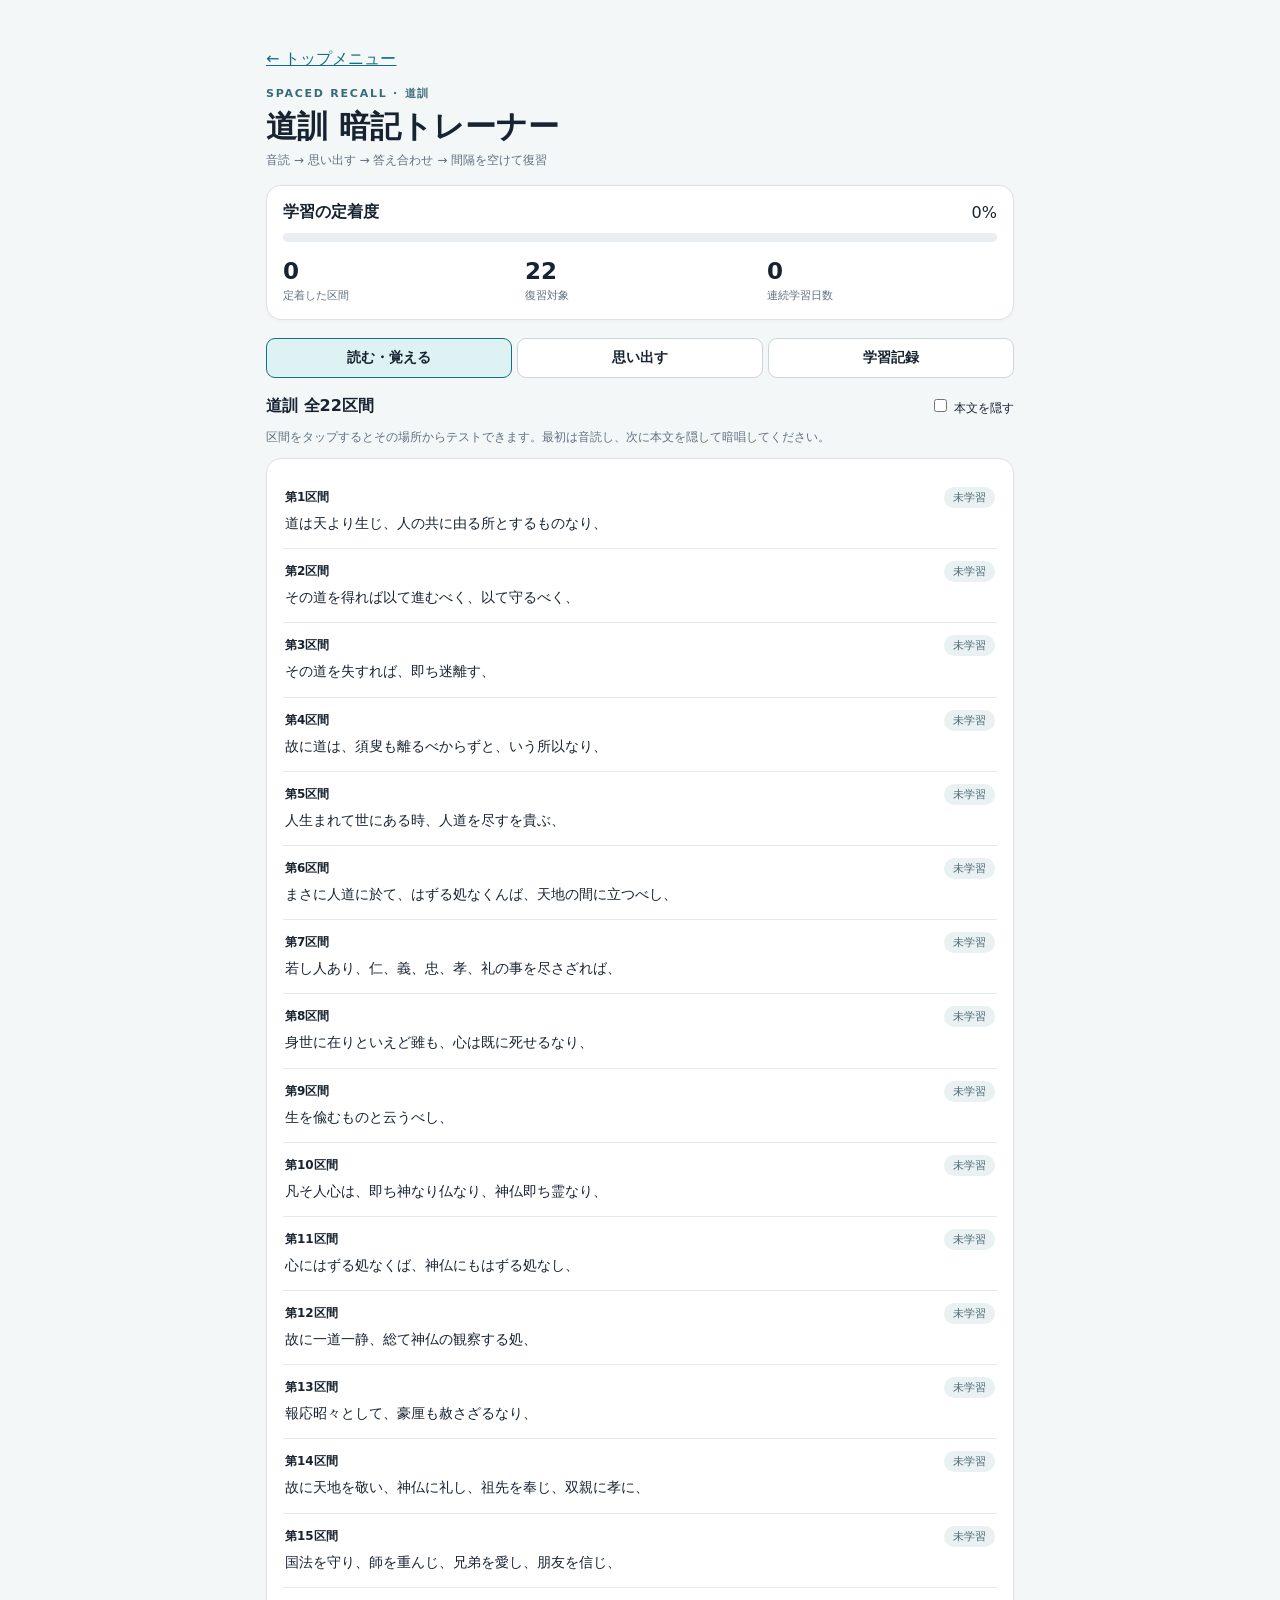
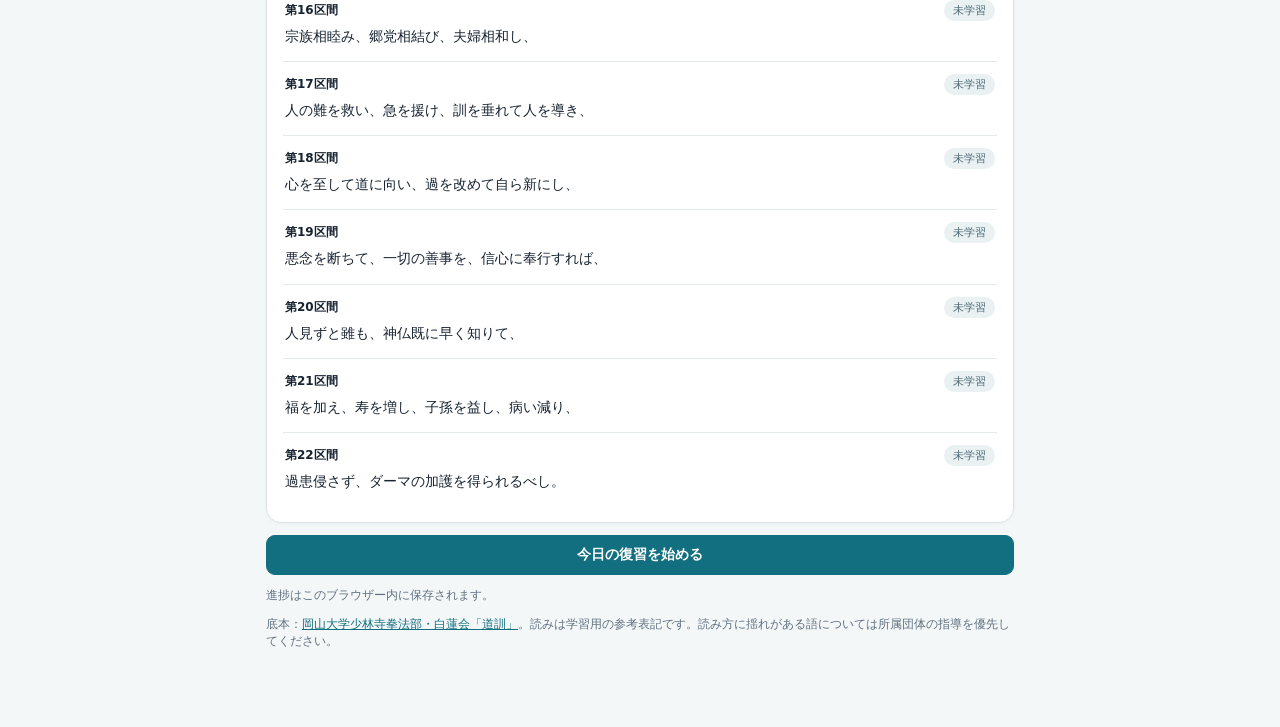
==== dokun.html @ 866dc31c "少林寺拳法の章別練習と学習メニューを追加 少林寺拳法の章別練習と学習メニューを追加  - 4編17章の確認問題112問と章ごとの復習機能を追加 - 「六つの特徴」は漢字・ひらがなの個別入力を自動採点 " ====
<!DOCTYPE html>
<html lang="ja">

<head>
  <meta charset="UTF-8">
  <meta name="viewport" content="width=device-width,initial-scale=1,viewport-fit=cover">
  <title>道訓 暗記トレーナー</title>
  <link rel="manifest" href="./manifest.webmanifest">
  <meta name="theme-color" content="#126f7f">
  <meta name="apple-mobile-web-app-capable" content="yes">
  <meta name="apple-mobile-web-app-status-bar-style" content="default">
  <meta name="apple-mobile-web-app-title" content="道訓">
  <link rel="apple-touch-icon" href="./icon-192.png">
  <style>
    :root {
      font-family: system-ui, -apple-system, "Hiragino Kaku Gothic ProN", "Noto Sans JP", sans-serif;
      color: #172331;
      background: #f4f7f8
    }

    * {
      box-sizing: border-box
    }

    body {
      margin: 0
    }

    main {
      max-width: 780px;
      margin: auto;
      padding: 24px 16px 65px
    }

    .muted {
      color: #607080
    }

    .eyebrow {
      letter-spacing: .16em;
      font-size: 11px;
      font-weight: 700;
      color: #386b78
    }

    h1 {
      font-size: 27px;
      margin: 5px 0 4px
    }

    .small {
      font-size: 12px
    }

    .card {
      background: white;
      border: 1px solid #dbe2e6;
      border-radius: 15px;
      padding: 16px;
      margin: 12px 0;
      box-shadow: 0 1px 4px #17233108
    }

    .flex {
      display: flex;
      align-items: center;
      gap: 9px;
      flex-wrap: wrap
    }

    .between {
      justify-content: space-between
    }

    .btn {
      appearance: none;
      border: 1px solid #cbd6da;
      background: #fff;
      border-radius: 9px;
      color: #172331;
      font-size: 14px;
      font-weight: 650;
      padding: 10px 13px;
      cursor: pointer
    }

    .btn.primary {
      background: #126f7f;
      color: white;
      border-color: #126f7f
    }

    .btn:disabled {
      opacity: .45;
      cursor: default
    }

    .btn.active {
      background: #dff2f3;
      border-color: #126f7f
    }

    .tabs {
      display: grid;
      grid-template-columns: repeat(3, 1fr);
      gap: 5px;
      margin: 18px 0
    }

    .tabs .btn {
      padding: 10px 2px
    }

    .bar {
      height: 9px;
      background: #e8eef1;
      border-radius: 15px;
      overflow: hidden
    }

    .bar>div {
      height: 100%;
      background: #208897;
      transition: width .2s
    }

    .metrics {
      display: grid;
      grid-template-columns: repeat(3, 1fr);
      margin-top: 16px;
      gap: 12px
    }

    .metric b {
      font-size: 23px;
      display: block
    }

    .metric span {
      font-size: 11px;
      color: #607080
    }

    .text {
      font-family: "Hiragino Mincho ProN", "Yu Mincho", serif;
      font-size: 20px;
      line-height: 2.25;
      letter-spacing: .02em;
      overflow-wrap: anywhere
    }

    .pill {
      font-size: 11px;
      background: #e9f1f2;
      border-radius: 99px;
      padding: 3px 9px;
      color: #4c6873;
      white-space: nowrap
    }

    .line {
      border-bottom: 1px solid #e4e9eb;
      padding: 12px 2px;
      cursor: pointer
    }

    .line:last-child {
      border: 0
    }

    .line .preview {
      font-size: 14px;
      line-height: 1.8;
      margin-top: 3px
    }

    .conceal {
      filter: blur(6px);
      user-select: none
    }

    .input {
      background: white;
      border: 1px solid #bacbd0;
      border-radius: 9px;
      color: #172331;
      padding: 12px;
      width: 100%;
      font: 16px/1.75 inherit;
      min-height: 122px;
      resize: vertical
    }

    .select {
      padding: 9px 8px;
      background: white;
      border: 1px solid #cbd6da;
      border-radius: 9px;
      color: #172331;
      max-width: 100%;
      font-size: 13px
    }

    .hidden {
      display: none !important
    }

    .answer {
      background: #f4f9fa;
      border-radius: 9px;
      padding: 12px;
      line-height: 1.85;
      margin: 10px 0;
      font-size: 14px;
      white-space: pre-wrap;
      overflow-wrap: anywhere
    }

    .correct {
      color: #16724f
    }

    .wrong {
      color: #b6473f
    }

    .cloze {
      background: #dcecef;
      color: transparent;
      border-bottom: 2px dashed #338e9a;
      user-select: none;
      border-radius: 3px
    }

    .grading {
      display: grid;
      grid-template-columns: repeat(4, 1fr);
      gap: 6px
    }

    .grading .btn {
      padding: 10px 2px;
      font-size: 12px
    }

    a {
      color: #126f7f
    }

    button:focus-visible,
    textarea:focus-visible,
    select:focus-visible {
      outline: 2px solid #238fa0;
      outline-offset: 2px
    }

    .hint {
      border-left: 3px solid #c6dde0;
      padding-left: 11px
    }

    .voice-state {
      font-size: 12px;
      color: #607080;
      margin: 7px 0
    }

    .subheading {
      font-size: 13px;
      font-weight: 750;
      color: #415865;
      margin-bottom: 8px
    }

    .warn {
      color: #b6473f
    }

    @media(min-width:650px) {
      main {
        padding-top: 33px
      }

      h1 {
        font-size: 31px
      }
    }

    @media(prefers-color-scheme:dark) {
      :root {
        background: #121b21;
        color: #e7eef0
      }

      .card,
      .btn,
      .input,
      .select {
        background: #1d2b33;
        color: #e7eef0;
        border-color: #394f5a
      }

      .muted,
      .metric span {
        color: #a1b7be
      }

      .pill,
      .answer {
        background: #263b43;
        color: #c6e0e5
      }

      .bar {
        background: #364851
      }

      .line {
        border-color: #33434c
      }

      .btn.active {
        background: #264a52
      }

      .eyebrow {
        color: #7cc3cc
      }

      .cloze {
        background: #38545a
      }

      .hint {
        border-color: #415c65
      }

      a {
        color: #8fd3e0
      }
    }
  </style>
</head>

<body>
  <main>
    <p><a href="./">← トップメニュー</a></p>
    <div class="eyebrow">SPACED RECALL · 道訓</div>
    <h1>道訓 暗記トレーナー</h1>
    <p class="muted small" style="margin:4px 0 16px">音読 → 思い出す → 答え合わせ → 間隔を空けて復習</p>
    <div class="card">
      <div class="flex between"><b>学習の定着度</b><span id="progressLabel">0%</span></div>
      <div class="bar" style="margin-top:10px">
        <div id="progress" style="width:0%"></div>
      </div>
      <div class="metrics">
        <div class="metric"><b id="mastered">0</b><span>定着した区間</span></div>
        <div class="metric"><b id="due">22</b><span>復習対象</span></div>
        <div class="metric"><b id="streak">0</b><span>連続学習日数</span></div>
      </div>
    </div>
    <nav class="tabs" aria-label="練習メニュー"><button class="btn active" data-tab="learn">読む・覚える</button><button class="btn"
        data-tab="practice">思い出す</button><button class="btn" data-tab="stats">学習記録</button></nav>
    <section id="learn">
      <div class="flex between"><b>道訓 全22区間</b><label class="small"><input id="hideText" type="checkbox"> 本文を隠す</label>
      </div>
      <p class="small muted">区間をタップするとその場所からテストできます。最初は音読し、次に本文を隠して暗唱してください。</p>
      <div class="card" id="list"></div><button class="btn primary" id="start" style="width:100%">今日の復習を始める</button>
    </section>
    <section id="practice" class="hidden">
      <div class="flex" style="margin-bottom:12px"><select class="select" id="scope">
          <option value="due">今日の復習を優先</option>
          <option value="all">全文を順番に</option>
          <option value="weak">苦手な区間を優先</option>
        </select><select class="select" id="mode">
          <option value="recite">暗唱テスト</option>
          <option value="cloze">穴埋め</option>
          <option value="type">文章入力</option>
        </select></div>
      <div class="flex between"><b id="qNum">区間 1 / 22</b><span class="pill" id="qStatus">未学習</span></div>
      <div class="card">
        <div id="prompt"></div>
        <div id="response" style="margin-top:13px"></div>
      </div>
      <div id="gradePanel" class="hidden">
        <p class="small muted">答えを確認して、現在の記憶に最も近いものを選んでください。</p>
        <div class="grading"><button class="btn" data-grade="0">忘れた</button><button class="btn"
            data-grade="1">難しい</button><button class="btn" data-grade="2">言えた</button><button class="btn"
            data-grade="3">完璧</button></div>
      </div>
      <div class="flex between" style="margin-top:16px"><button class="btn" id="prev">← 前へ</button><span
          class="small muted" id="sessionCounter"></span><button class="btn" id="next">次へ →</button></div>
    </section>
    <section id="stats" class="hidden">
      <div class="card"><b>学習履歴のバックアップ</b>
        <p class="small muted">進捗は現在使っているブラウザー内に保存されます。別の端末への移動やデータ消失に備え、ファイルに書き出せます。</p>
        <div class="flex"><button class="btn primary" id="exportData">履歴を書き出す</button><label class="btn"
            for="importData">履歴を読み込む</label><input id="importData" type="file" accept="application/json,.json"
            style="display:none"></div>
        <p class="small" id="backupStatus" role="status"></p>
      </div>
      <p class="small muted">この端末に学習履歴を保存します。正確に言えた区間は翌日・3日後・7日後・14日後・30日後を目安に復習します。</p>
      <div id="statsList" class="card"></div><button id="reset" class="btn" style="width:100%">学習履歴をリセット</button>
    </section>
    <p class="small muted" id="saveNote">進捗はこのブラウザー内に保存されます。端末やホーム画面アプリの保存領域が分かれる場合があります。</p>
    <p class="small muted">底本：<a target="_blank" rel="noopener"
        href="https://byakuren.web5.jp/wp/%e8%81%96%e5%8f%a5%e3%83%bb%e8%aa%93%e9%a1%98%e3%83%bb%e7%a4%bc%e6%8b%9d%e8%a9%9e%e3%83%bb%e9%81%93%e8%a8%93%e3%83%bb%e4%bf%a1%e6%9d%a1">岡山大学少林寺拳法部・白蓮会「道訓」</a>。読みは学習用の参考表記です。読み方に揺れがある語については所属団体の指導を優先してください。
    </p>
  </main>
  <script>
    const annotated = ["道{みち}は天{てん}より生{しょう}じ、人{ひと}の共{とも}に由{よ}る所{ところ}とするものなり、", "その道{みち}を得{え}れば以{もっ}て進{すす}むべく、以{もっ}て守{まも}るべく、", "その道{みち}を失{しっ}すれば、即{すなわ}ち迷離{めいり}す、", "故{ゆえ}に道{みち}は、須叟{しゅゆ}も離{はな}るべからずと、いう所以{ゆえん}なり、", "人{ひと}生{う}まれて世{よ}にある時{とき}、人道{じんどう}を尽{つく}すを貴{とうと}ぶ、", "まさに人道{じんどう}に於{おい}て、はずる処{ところ}なくんば、天地{てんち}の間{あいだ}に立{た}つべし、", "若{も}し人{ひと}あり、仁{じん}、義{ぎ}、忠{ちゅう}、孝{こう}、礼{れい}の事{こと}を尽{つく}さざれば、", "身世{しんせ}に在{あ}りといえど雖{いえど}も、心{こころ}は既{すで}に死{し}せるなり、", "生{せい}を偸{ぬす}むものと云{い}うべし、", "凡{およ}そ人心{じんしん}は、即{すなわ}ち神{かみ}なり仏{ほとけ}なり、神仏{しんぶつ}即{すなわ}ち霊{れい}なり、", "心{こころ}にはずる処{ところ}なくば、神仏{しんぶつ}にもはずる処{ところ}なし、", "故{ゆえ}に一道一静{いちどういっせい}、総{すべ}て神仏{しんぶつ}の観察{かんさつ}する処{ところ}、", "報応昭々{ほうおうしょうしょう}として、豪厘{ごうりん}も赦{ゆる}さざるなり、", "故{ゆえ}に天地{てんち}を敬{うやま}い、神仏{しんぶつ}に礼{れい}し、祖先{そせん}を奉{ほう}じ、双親{そうしん}に孝{こう}に、", "国法{こくほう}を守{まも}り、師{し}を重{おも}んじ、兄弟{きょうだい}を愛{あい}し、朋友{ほうゆう}を信{しん}じ、", "宗族{そうぞく}相睦{あいむつ}み、郷党{きょうとう}相結{あいむす}び、夫婦{ふうふ}相和{あいわ}し、", "人{ひと}の難{なん}を救{すく}い、急{きゅう}を援{たす}け、訓{くん}を垂{た}れて人{ひと}を導{みちび}き、", "心{こころ}を至{いた}して道{みち}に向{むか}い、過{あやまち}を改{あらた}めて自{みずか}ら新{あらた}にし、", "悪念{あくねん}を断{た}ちて、一切{いっさい}の善事{ぜんじ}を、信心{しんじん}に奉行{ぶぎょう}すれば、", "人{ひと}見{み}ずと雖{いえど}も、神仏{しんぶつ}既{すで}に早{はや}く知{し}りて、", "福{ふく}を加{くわ}え、寿{じゅ}を増{ま}し、子孫{しそん}を益{えき}し、病{やま}い減{へ}り、", "過患{かかん}侵{おか}さず、ダーマの加護{かご}を得{え}られるべし。"];
    const units = annotated.map(s => {const arr = []; const re = /([^{}]+)\{([^{}]+)\}|([^{}]+)/g; let m; while ((m = re.exec(s)) !== null) {if (m[1]) arr.push({surface: m[1], reading: m[2]}); else for (const ch of Array.from(m[3])) arr.push({surface: ch, reading: ch});} return arr;});
    const parts = units.map(a => a.map(t => t.surface).join(''));
    const readings = units.map(a => a.map(t => t.reading).join(''));
    const $ = id => document.getElementById(id), esc = s => String(s).replace(/[&<>"']/g, x => ({'&': '&amp;', '<': '&lt;', '>': '&gt;', '"': '&quot;', "'": '&#39;'}[x]));
    const kana = s => s.normalize('NFKC').replace(/[ァ-ヶ]/g, c => String.fromCharCode(c.charCodeAt(0) - 96));
    const normalize = s => kana(s).replace(/[\s\u3000、。，．・「」『』!?！？]/g, '').toLowerCase();
    function parseKey(s) {return normalize(s)}
    function acceptingMixed(input, i) {
      const target = parseKey(input); let candidates = new Set([0]);
      for (const u of units[i]) {const opts = [parseKey(u.surface), parseKey(u.reading)]; const next = new Set(); for (const idx of candidates) for (const x of opts) if (target.startsWith(x, idx)) next.add(idx + x.length); candidates = next; if (!candidates.size) return false;} return candidates.has(target.length);
    }
    function distance(a, b) {let old = Array.from({length: b.length + 1}, (_, i) => i); for (let i = 1; i <= a.length; i++) {let row = [i]; for (let j = 1; j <= b.length; j++)row.push(Math.min(row[j - 1] + 1, old[j] + 1, old[j - 1] + (a[i - 1] === b[j - 1] ? 0 : 1))); old = row;} return old[b.length]}
    function score(input, i) {const a = parseKey(input); if (!a) return 0; if (acceptingMixed(input, i)) return 100; return Math.max(0, Math.round(100 * (1 - Math.min(distance(a, parseKey(parts[i])), distance(a, parseKey(readings[i]))) / Math.max(1, a.length, parseKey(readings[i]).length))))}
    const initial = () => ({cards: parts.map(() => ({level: 0, seen: 0, good: 0, again: 0, due: ''})), days: []});
    let db = initial(); let storageOK = true; try {const raw = localStorage.getItem('dokun-memorizer-v2'); if (raw) {const obj = JSON.parse(raw); if (obj.cards?.length === parts.length) db = obj;} } catch (e) {storageOK = false}
    const today = () => {const t = new Date(); return [t.getFullYear(), String(t.getMonth() + 1).padStart(2, '0'), String(t.getDate()).padStart(2, '0')].join('-')};
    function after(n) {const d = new Date(); d.setHours(12, 0, 0, 0); d.setDate(d.getDate() + n); return [d.getFullYear(), String(d.getMonth() + 1).padStart(2, '0'), String(d.getDate()).padStart(2, '0')].join('-')}
    const due = c => !c.seen || !c.due || c.due <= today();
    const status = c => !c.seen ? '未学習' : due(c) ? '復習対象' : c.level >= 3 ? '定着中' : '練習中';
    function persist() {try {localStorage.setItem('dokun-memorizer-v2', JSON.stringify(db))} catch (e) {storageOK = false} $('saveNote').textContent = storageOK ? '進捗はこのブラウザー内に保存されます。' : 'この環境では保存できない場合があります。ページを閉じると進捗が失われる可能性があります。';}
    function header() {let total = db.cards.reduce((s, c) => s + Math.min(4, c.level), 0); const pct = Math.round(total / (parts.length * 4) * 100); $('progress').style.width = pct + '%'; $('progressLabel').textContent = pct + '%'; $('mastered').textContent = db.cards.filter(c => c.level >= 3).length; $('due').textContent = db.cards.filter(due).length; let streak = 0, d = new Date(); d.setHours(12, 0, 0, 0); if (!db.days.includes(today())) d.setDate(d.getDate() - 1); while (db.days.includes([d.getFullYear(), String(d.getMonth() + 1).padStart(2, '0'), String(d.getDate()).padStart(2, '0')].join('-'))) {streak++; d.setDate(d.getDate() - 1)} $('streak').textContent = streak;}
    let tab = 'learn', index = 0, queue = [], pos = 0, revealed = false, answer = '', inputKind = 'keyboard', recognition = null, voiceError = '', recording = false;
    function stopVoice() {if (recognition) {try {recognition.stop()} catch (e) { } recognition = null;} recording = false}
    function switchTab(t) {tab = t; document.querySelectorAll('[data-tab]').forEach(b => b.classList.toggle('active', b.dataset.tab === t));['learn', 'practice', 'stats'].forEach(x => $(x).classList.toggle('hidden', x !== t)); header(); if (t === 'learn') drawLearn(); if (t === 'practice') drawQuestion(); if (t === 'stats') drawStats();}
    function drawLearn() {$('list').innerHTML = parts.map((p, i) => '<div class="line" data-chunk="' + i + '" tabindex="0" role="button"><div class="flex between"><b class="small">第' + (i + 1) + '区間</b><span class="pill">' + status(db.cards[i]) + '</span></div><div class="preview ' + ($('hideText').checked ? 'conceal' : '') + '">' + esc(p) + '</div></div>').join(''); document.querySelectorAll('[data-chunk]').forEach(b => {const go = () => {$('scope').value = 'all'; makeQueue(Number(b.dataset.chunk)); switchTab('practice')}; b.onclick = go; b.onkeydown = e => {if (e.key === 'Enter') go();}})}
    function makeQueue(start) {stopVoice(); const scope = $('scope').value; if (scope === 'all') queue = parts.map((_, i) => i); else if (scope === 'weak') queue = parts.map((_, i) => i).sort((a, b) => db.cards[a].level - db.cards[b].level || db.cards[b].again - db.cards[a].again || a - b); else {queue = parts.map((_, i) => i).filter(i => due(db.cards[i])); if (!queue.length) queue = parts.map((_, i) => i).sort((a, b) => (db.cards[a].due || '').localeCompare(db.cards[b].due || ''));} pos = start === undefined ? 0 : Math.max(0, queue.indexOf(start)); index = queue[pos] ?? 0; revealed = false; answer = ''; voiceError = '';}
    function move(d) {stopVoice(); if (!queue.length) return; pos = (pos + d + queue.length) % queue.length; index = queue[pos]; revealed = false; answer = ''; voiceError = ''; drawQuestion()}
    function drawQuestion() {
      if (!queue.length) makeQueue(); const mode = $('mode').value, p = parts[index]; $('qNum').textContent = '区間 ' + (index + 1) + ' / ' + parts.length; $('qStatus').textContent = status(db.cards[index]); let prompt = '';
      if (mode === 'cloze') {const fragments = p.split(/(、|。)/); let n = 0; prompt = '<div class="small muted">隠れている文節を思い出してください。</div><div class="text">' + fragments.map(f => {if (f === '、' || f === '。') return esc(f); let v = n++; return v % 3 === 0 ? esc(f) : '<span class="cloze">' + esc(f) + '</span>'}).join('') + '</div>'}
      else {prompt = '<div class="small muted">' + (mode === 'recite' ? '前の区間を手がかりに、声に出すか文字で再現してください。' : '第' + (index + 1) + '区間の文章を入力してください。ひらがなでも正解になります。') + '</div><div class="text" style="margin-top:12px">' + (index === 0 ? '〈道訓の冒頭〉' : esc(parts[index - 1])) + '</div>'}
      $('prompt').innerHTML = prompt;
      let body = ''; if (mode !== 'cloze') {
        body = '<div class="subheading">解答方法</div><div class="flex" style="margin-bottom:10px"><button class="btn ' + (inputKind === 'keyboard' ? 'active' : '') + '" data-input="keyboard">⌨ キーボード</button><button class="btn ' + (inputKind === 'voice' ? 'active' : '') + '" data-input="voice">🎙 音声入力</button></div>';
        body += '<textarea id="answer" class="input" placeholder="漢字・ひらがな・カタカナ・混在でも入力できます" ' + (revealed ? 'readonly' : '') + '>' + esc(answer) + '</textarea>';
        if (inputKind === 'voice' && !revealed) {body += '<div class="flex" style="margin-top:9px"><button class="btn ' + (recording ? 'active' : 'primary') + '" id="mic">' + (recording ? '■ 音声入力を終了' : '🎙 音声を認識') + '</button><span class="small muted">認識結果は上の欄で編集できます</span></div><div class="voice-state" id="voiceState">' + esc(voiceError || 'マイクの使用許可が必要です。ブラウザーによって利用できない場合があります。') + '</div>'}
        if (!revealed) body += '<button class="btn primary" id="check" style="margin-top:10px;width:100%">答え合わせ</button>';
      } else if (!revealed) body = '<button class="btn primary" id="check" style="width:100%">答えを表示</button>';
      if (revealed) {
        body += '<div class="subheading" style="margin-top:15px">原文</div><div class="answer">' + esc(p) + '</div><div class="subheading">読み仮名（参考）</div><div class="answer">' + esc(readings[index]) + '</div>';
        if (mode !== 'cloze') body += '<div class="subheading">あなたの解答</div><div class="answer">' + esc(answer || '（未入力）') + '</div><p style="font-size:14px;font-weight:700" class="' + (score(answer, index) === 100 ? 'correct' : 'wrong') + '">' + (score(answer, index) === 100 ? '正解！ 読みが一致しています。' : '文字一致率（参考）：' + score(answer, index) + '%') + '</p><p class="small muted">混在入力も表記と読みを組み合わせて照合します。読みの揺れや音声認識の誤りがある場合は、下の自己評価を優先してください。</p>';
      }
      $('response').innerHTML = body; $('gradePanel').classList.toggle('hidden', !revealed); $('sessionCounter').textContent = (pos + 1) + ' / ' + queue.length + ' 問'; $('prev').disabled = pos === 0;
      document.querySelectorAll('[data-input]').forEach(b => b.onclick = () => {stopVoice(); inputKind = b.dataset.input; voiceError = ''; const current = $('answer'); if (current) answer = current.value; drawQuestion()});
      if ($('answer')) $('answer').addEventListener('input', e => answer = e.target.value);
      if ($('mic')) $('mic').onclick = toggleMicrophone;
      if ($('check')) $('check').onclick = () => {if ($('answer')) answer = $('answer').value; stopVoice(); revealed = true; drawQuestion()};
    }
    function toggleMicrophone() {
      if (recording) {stopVoice(); drawQuestion(); return } const SpeechRecognition = window.SpeechRecognition || window.webkitSpeechRecognition; if (!SpeechRecognition) {voiceError = 'このブラウザーは音声認識に対応していません。キーボード入力をご利用ください。'; drawQuestion(); return }
      let r = new SpeechRecognition(); r.lang = 'ja-JP'; r.continuous = true; r.interimResults = true; recognition = r; recording = true; voiceError = '認識中です…'; let base = answer; r.onresult = e => {let combined = ''; for (let i = 0; i < e.results.length; i++)combined += e.results[i][0].transcript; const ta = $('answer'); if (ta) {ta.value = base + combined; answer = ta.value} }; r.onerror = e => {voiceError = '音声入力エラー：' + e.error + '。キーボード入力でも練習できます。'; recording = false; recognition = null; drawQuestion()}; r.onend = () => {recording = false; recognition = null; if (tab === 'practice' && !revealed) drawQuestion()}; try {r.start(); drawQuestion()} catch (e) {voiceError = '音声入力を開始できません。キーボード入力をご利用ください。'; stopVoice(); drawQuestion()}
    }
    function grade(g) {const c = db.cards[index]; c.seen++; if (g <= 1) {c.again++; c.level = g === 0 ? 0 : Math.max(0, c.level - 1); c.due = g === 0 ? today() : after(1)} else {c.good++; c.level = Math.min(5, c.level + (g === 3 ? 2 : 1)); c.due = after([0, 1, 3, 7, 14, 30][c.level]);} if (!db.days.includes(today())) db.days.push(today()); persist(); header(); if (g === 0 && $('scope').value !== 'all' && queue.length > 1) queue.splice(pos + 1, 0, index); move(1)}
    function drawStats() {$('statsList').innerHTML = db.cards.map((c, i) => '<div class="line" data-stat="' + i + '"><div class="flex between"><b class="small">第' + (i + 1) + '区間</b><span class="pill">' + (c.seen ? (due(c) ? '復習対象' : '次回 ' + c.due) : '未学習') + '</span></div><div class="bar" style="margin:8px 0"><div style="width:' + (c.level / 5 * 100) + '%"></div></div><div class="small muted">成功 ' + c.good + '回 · 要復習 ' + c.again + '回</div></div>').join(''); document.querySelectorAll('[data-stat]').forEach(b => b.onclick = () => {$('scope').value = 'all'; makeQueue(Number(b.dataset.stat)); switchTab('practice')})}
    document.querySelectorAll('[data-tab]').forEach(b => b.onclick = () => {if (b.dataset.tab === 'practice' && !queue.length) makeQueue(); switchTab(b.dataset.tab)}); $('hideText').onchange = drawLearn; $('start').onclick = () => {$('scope').value = 'due'; makeQueue(); switchTab('practice')}; $('scope').onchange = () => {makeQueue(); drawQuestion()}; $('mode').onchange = () => {stopVoice(); revealed = false; answer = ''; drawQuestion()}; $('prev').onclick = () => move(-1); $('next').onclick = () => move(1); document.querySelectorAll('[data-grade]').forEach(b => b.onclick = () => grade(Number(b.dataset.grade))); $('exportData').onclick = () => {
      const payload = {format: 'dokun-trainer-backup', version: 1, exportedAt: new Date().toISOString(), data: db};
      const file = new Blob([JSON.stringify(payload, null, 2)], {type: 'application/json'});
      const url = URL.createObjectURL(file), a = document.createElement('a'); a.href = url; a.download = 'dokun-progress-' + today() + '.json'; document.body.appendChild(a); a.click(); a.remove(); setTimeout(() => URL.revokeObjectURL(url), 1000);
      $('backupStatus').textContent = 'バックアップファイルを作成しました。';
    };
    $('importData').onchange = async e => {
      const f = e.target.files?.[0]; if (!f) return;
      try {
        const obj = JSON.parse(await f.text());
        if (obj.format !== 'dokun-trainer-backup' || obj.version !== 1 || !Array.isArray(obj.data?.cards) || obj.data.cards.length !== parts.length || !Array.isArray(obj.data.days)) throw new Error('形式が正しくありません');
        if (!confirm('現在の学習履歴をバックアップの内容で置き換えますか？')) return;
        db = obj.data; persist(); header(); makeQueue(); drawStats(); $('backupStatus').textContent = '学習履歴を読み込みました。';
      } catch (err) {$('backupStatus').textContent = '読み込み失敗：' + err.message;} finally {e.target.value = '';}
    };
    $('reset').onclick = () => {if (confirm('学習履歴をすべて削除しますか？')) {db = initial(); persist(); makeQueue(); switchTab('stats')} };
    makeQueue(); persist(); switchTab('learn');
    if ('serviceWorker' in navigator && (location.protocol === 'https:' || location.hostname === 'localhost')) {
      window.addEventListener('load', () => navigator.serviceWorker.register('./sw.js').catch(() => { }));
    }

  </script>
</body>

</html>
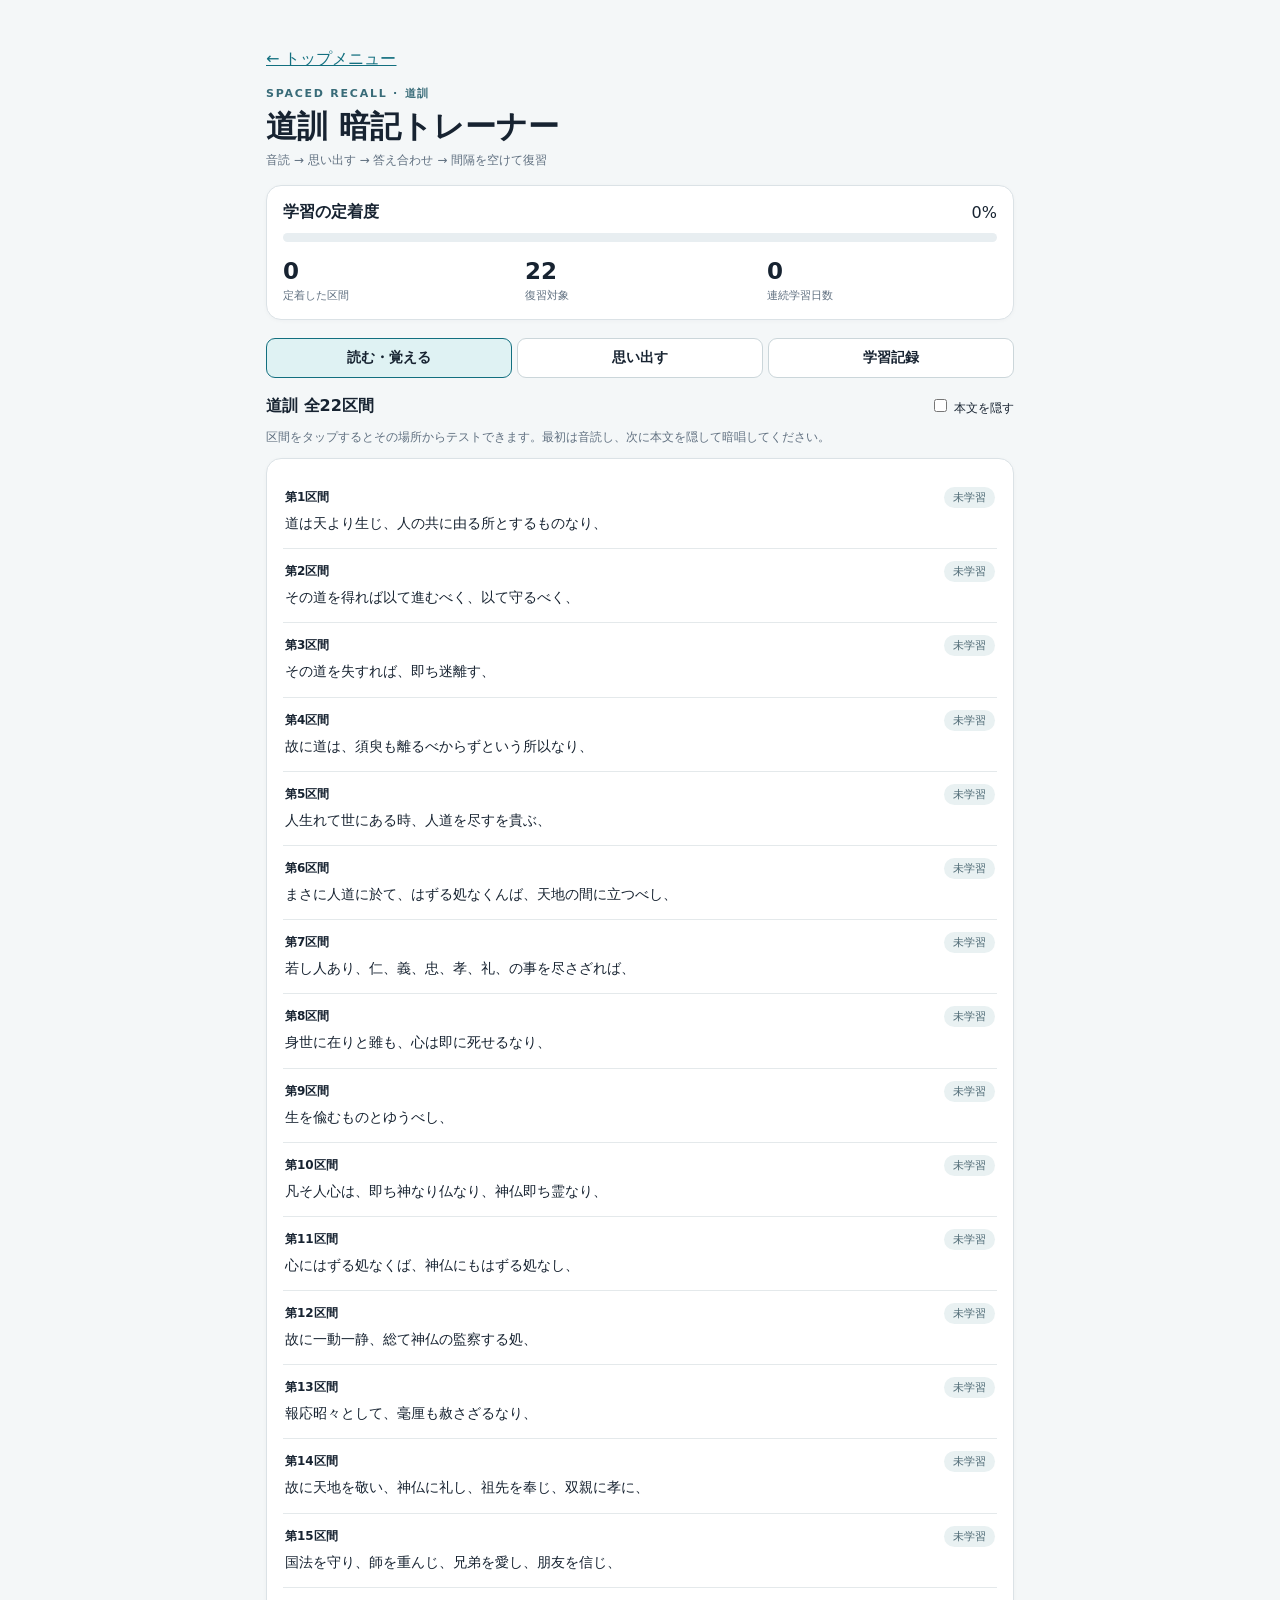
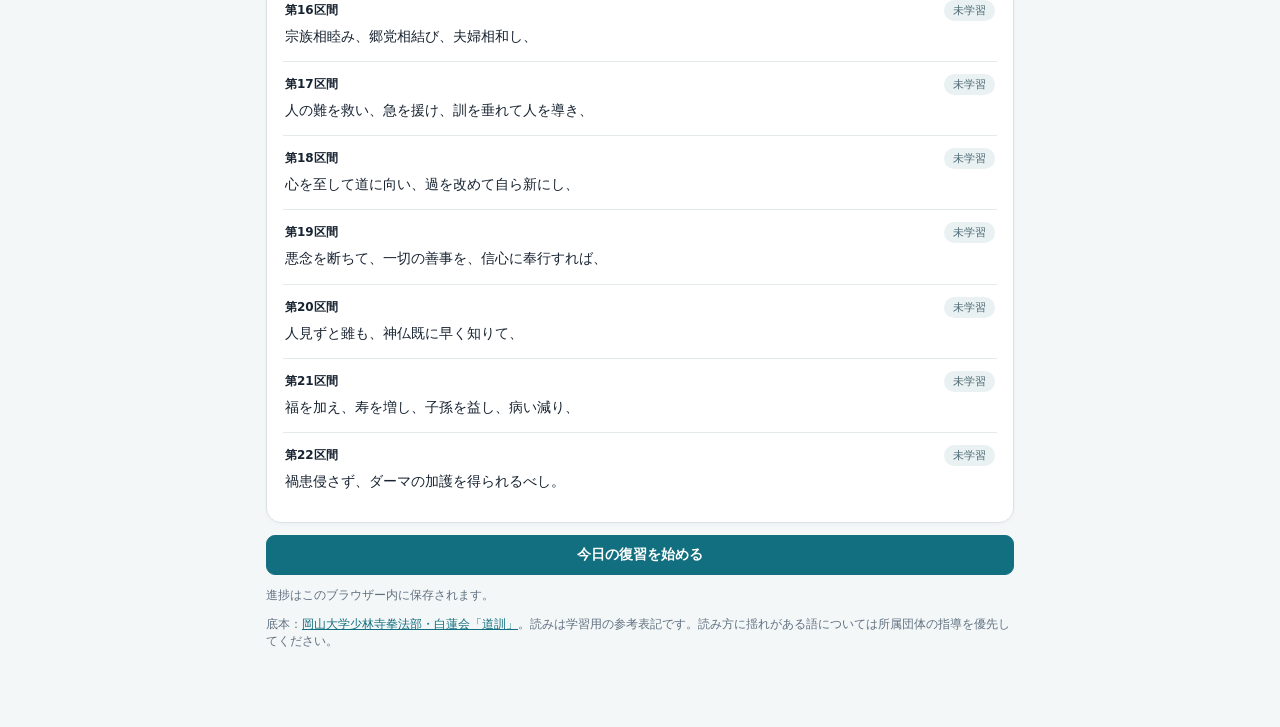
==== commit db36b181: "道訓の本文と読み仮名を指定資料に合わせて修正" ====
--- a/dokun.html
+++ b/dokun.html
@@ -409,8 +409,8 @@
     </p>
   </main>
   <script>
-    const annotated = ["道{みち}は天{てん}より生{しょう}じ、人{ひと}の共{とも}に由{よ}る所{ところ}とするものなり、", "その道{みち}を得{え}れば以{もっ}て進{すす}むべく、以{もっ}て守{まも}るべく、", "その道{みち}を失{しっ}すれば、即{すなわ}ち迷離{めいり}す、", "故{ゆえ}に道{みち}は、須叟{しゅゆ}も離{はな}るべからずと、いう所以{ゆえん}なり、", "人{ひと}生{う}まれて世{よ}にある時{とき}、人道{じんどう}を尽{つく}すを貴{とうと}ぶ、", "まさに人道{じんどう}に於{おい}て、はずる処{ところ}なくんば、天地{てんち}の間{あいだ}に立{た}つべし、", "若{も}し人{ひと}あり、仁{じん}、義{ぎ}、忠{ちゅう}、孝{こう}、礼{れい}の事{こと}を尽{つく}さざれば、", "身世{しんせ}に在{あ}りといえど雖{いえど}も、心{こころ}は既{すで}に死{し}せるなり、", "生{せい}を偸{ぬす}むものと云{い}うべし、", "凡{およ}そ人心{じんしん}は、即{すなわ}ち神{かみ}なり仏{ほとけ}なり、神仏{しんぶつ}即{すなわ}ち霊{れい}なり、", "心{こころ}にはずる処{ところ}なくば、神仏{しんぶつ}にもはずる処{ところ}なし、", "故{ゆえ}に一道一静{いちどういっせい}、総{すべ}て神仏{しんぶつ}の観察{かんさつ}する処{ところ}、", "報応昭々{ほうおうしょうしょう}として、豪厘{ごうりん}も赦{ゆる}さざるなり、", "故{ゆえ}に天地{てんち}を敬{うやま}い、神仏{しんぶつ}に礼{れい}し、祖先{そせん}を奉{ほう}じ、双親{そうしん}に孝{こう}に、", "国法{こくほう}を守{まも}り、師{し}を重{おも}んじ、兄弟{きょうだい}を愛{あい}し、朋友{ほうゆう}を信{しん}じ、", "宗族{そうぞく}相睦{あいむつ}み、郷党{きょうとう}相結{あいむす}び、夫婦{ふうふ}相和{あいわ}し、", "人{ひと}の難{なん}を救{すく}い、急{きゅう}を援{たす}け、訓{くん}を垂{た}れて人{ひと}を導{みちび}き、", "心{こころ}を至{いた}して道{みち}に向{むか}い、過{あやまち}を改{あらた}めて自{みずか}ら新{あらた}にし、", "悪念{あくねん}を断{た}ちて、一切{いっさい}の善事{ぜんじ}を、信心{しんじん}に奉行{ぶぎょう}すれば、", "人{ひと}見{み}ずと雖{いえど}も、神仏{しんぶつ}既{すで}に早{はや}く知{し}りて、", "福{ふく}を加{くわ}え、寿{じゅ}を増{ま}し、子孫{しそん}を益{えき}し、病{やま}い減{へ}り、", "過患{かかん}侵{おか}さず、ダーマの加護{かご}を得{え}られるべし。"];
-    const units = annotated.map(s => {const arr = []; const re = /([^{}]+)\{([^{}]+)\}|([^{}]+)/g; let m; while ((m = re.exec(s)) !== null) {if (m[1]) arr.push({surface: m[1], reading: m[2]}); else for (const ch of Array.from(m[3])) arr.push({surface: ch, reading: ch});} return arr;});
+    const annotated = ["道{みち}は天{てん}より生{しょう}じ、人{ひと}の共{とも}に由{よ}る所{ところ}とするものなり、", "その道{みち}を得{う}れば以{もっ}て進{すす}むべく、以{もっ}て守{まも}るべく、", "その道{みち}を失{しっ}すれば、即{すなわ}ち迷離{めいり}す、", "故{ゆえ}に道{みち}は、須臾{すゆ}も離{はな}るべからずという所以{ゆえん}なり、", "人{ひと}生{うま}れて世{よ}にある時{とき}、人道{じんどう}を尽{つく}すを貴{とうと}ぶ、", "まさに人道{じんどう}に於{おい}て、はずる処{ところ}なくんば、天地{てんち}の間{かん}に立{た}つべし、", "若{も}し人{ひと}あり、仁{じん}、義{ぎ}、忠{ちゅう}、孝{こう}、礼{れい}、の事{こと}を尽{つく}さざれば、", "身{み}世{よ}に在{あ}りと雖{いえど}も、心{こころ}は即{すで}に死{し}せるなり、", "生{せい}を偸{ぬす}むものとゆうべし、", "凡{およ}そ人心{じんしん}は、即{すなわ}ち神{かみ}なり仏{ほとけ}なり、神仏{しんぶつ}即{すなわ}ち霊{れい}なり、", "心{こころ}にはずる処{ところ}なくば、神仏{しんぶつ}にもはずる処{ところ}なし、", "故{ゆえ}に一動一静{いちどういっせい}、総{すべ}て神仏{しんぶつ}の監察{かんさつ}する処{ところ}、", "報応昭々{ほうおうしょうしょう}として、毫厘{ごうりん}も赦{ゆる}さざるなり、", "故{ゆえ}に天地{てんち}を敬{うやま}い、神仏{しんぶつ}に礼{れい}し、祖先{そせん}を奉{ほう}じ、双親{そうしん}に孝{こう}に、", "国法{こくほう}を守{まも}り、師{し}を重{おも}んじ、兄弟{きょうだい}を愛{あい}し、朋友{ほうゆう}を信{しん}じ、", "宗族{そうぞく}相睦{あいむつ}み、郷党{きょうとう}相結{あいむす}び、夫婦{ふうふ}相和{あいわ}し、", "人{ひと}の難{なん}を救{すく}い、急{きゅう}を援{たす}け、訓{おしえ}を垂{た}れて人{ひと}を導{みちび}き、", "心{こころ}を至{いた}して道{みち}に向{むか}い、過{か}を改{あらた}めて自{みずか}ら新{あらた}にし、", "悪念{あくねん}を断{た}ちて、一切{いっさい}の善事{ぜんじ}を、信心{しんじん}に奉行{ぶぎょう}すれば、", "人{ひと}見{み}ずと雖{いえど}も、神仏{しんぶつ}既{すで}に早{はや}く知{し}りて、", "福{ふく}を加{くわ}え、寿{じゅ}を増{ま}し、子孫{しそん}を益{えき}し、病{やま}い減{へ}り、", "禍患{かかん}侵{おか}さず、ダーマ{だーま}の加護{かご}を得{え}られるべし。"];
+    const units = annotated.map(s => {const arr = []; const re = /([\p{Script=Han}々ァ-ヶー]+)\{([^{}]+)\}|([^{}])/gu; let m; while ((m = re.exec(s)) !== null) {if (m[1]) arr.push({surface: m[1], reading: m[2]}); else for (const ch of Array.from(m[3])) arr.push({surface: ch, reading: ch});} return arr;});
     const parts = units.map(a => a.map(t => t.surface).join(''));
     const readings = units.map(a => a.map(t => t.reading).join(''));
     const $ = id => document.getElementById(id), esc = s => String(s).replace(/[&<>"']/g, x => ({'&': '&amp;', '<': '&lt;', '>': '&gt;', '"': '&quot;', "'": '&#39;'}[x]));
